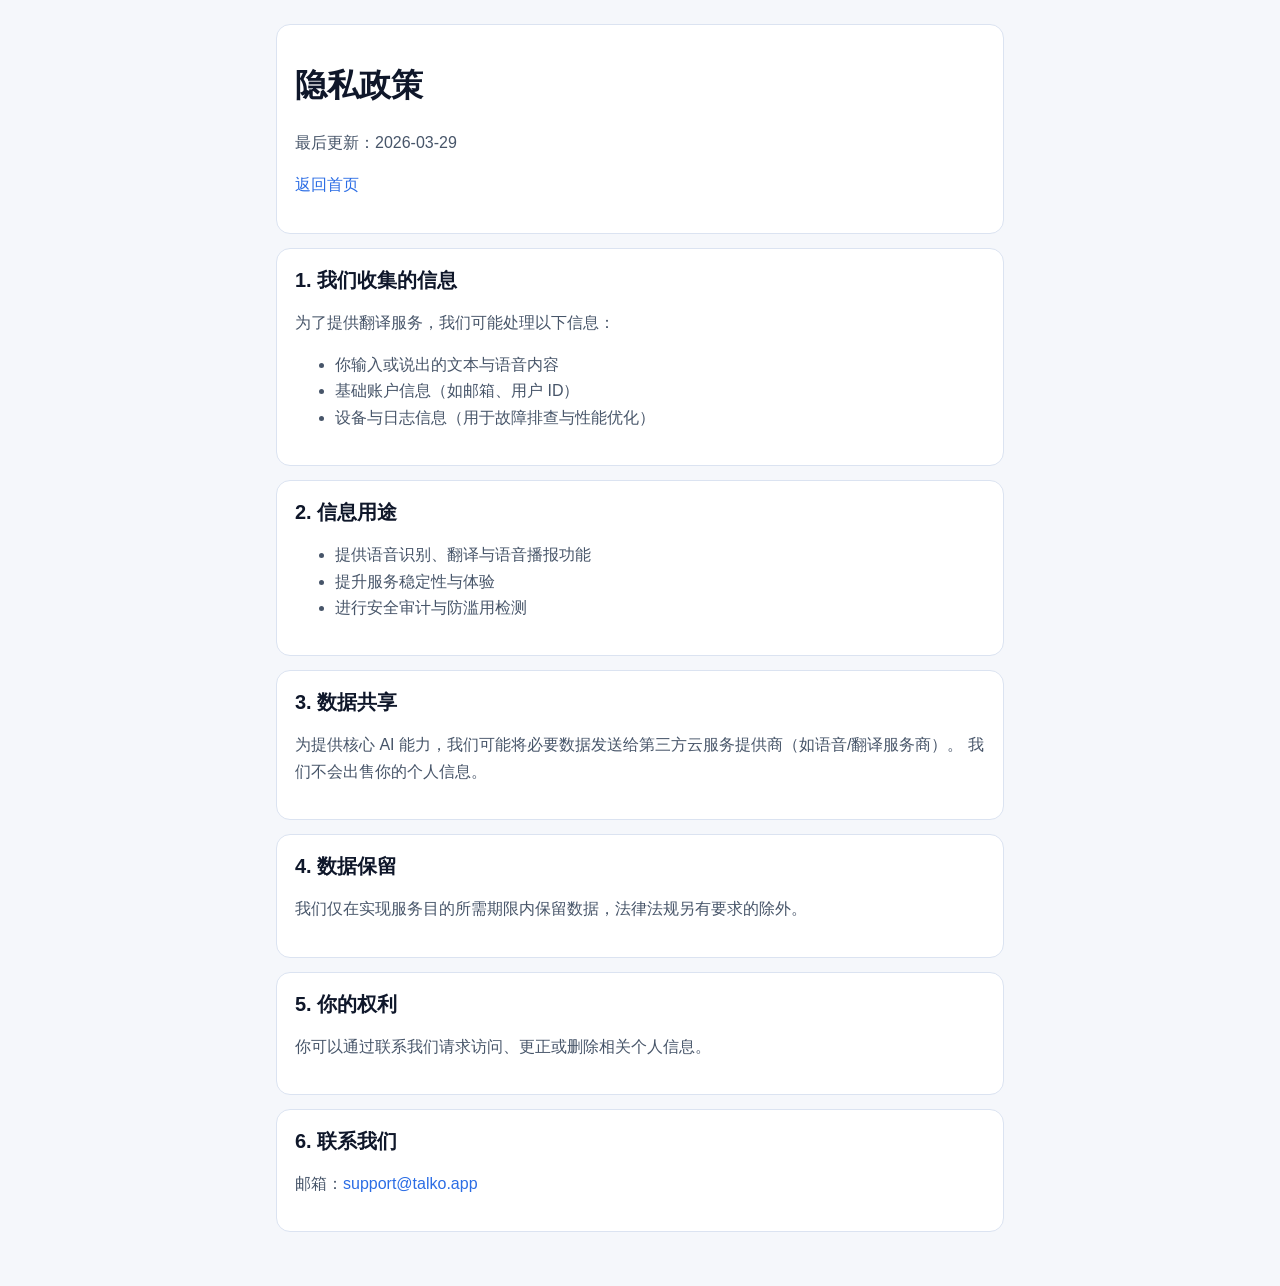
==== privacy.html @ c9cb131e "Initial landing site for OAuth consent links" ====
<!doctype html>
<html lang="zh-CN">
<head>
  <meta charset="UTF-8" />
  <meta name="viewport" content="width=device-width, initial-scale=1" />
  <title>Talko - 隐私政策</title>
  <link rel="stylesheet" href="./styles.css" />
</head>
<body>
  <main class="container narrow">
    <header class="card">
      <h1>隐私政策</h1>
      <p>最后更新：2026-03-29</p>
      <p><a href="./index.html">返回首页</a></p>
    </header>

    <section class="card">
      <h2>1. 我们收集的信息</h2>
      <p>为了提供翻译服务，我们可能处理以下信息：</p>
      <ul>
        <li>你输入或说出的文本与语音内容</li>
        <li>基础账户信息（如邮箱、用户 ID）</li>
        <li>设备与日志信息（用于故障排查与性能优化）</li>
      </ul>
    </section>

    <section class="card">
      <h2>2. 信息用途</h2>
      <ul>
        <li>提供语音识别、翻译与语音播报功能</li>
        <li>提升服务稳定性与体验</li>
        <li>进行安全审计与防滥用检测</li>
      </ul>
    </section>

    <section class="card">
      <h2>3. 数据共享</h2>
      <p>
        为提供核心 AI 能力，我们可能将必要数据发送给第三方云服务提供商（如语音/翻译服务商）。
        我们不会出售你的个人信息。
      </p>
    </section>

    <section class="card">
      <h2>4. 数据保留</h2>
      <p>
        我们仅在实现服务目的所需期限内保留数据，法律法规另有要求的除外。
      </p>
    </section>

    <section class="card">
      <h2>5. 你的权利</h2>
      <p>你可以通过联系我们请求访问、更正或删除相关个人信息。</p>
    </section>

    <section class="card">
      <h2>6. 联系我们</h2>
      <p>邮箱：<a href="mailto:support@talko.app">support@talko.app</a></p>
    </section>
  </main>
</body>
</html>
---- styles.css ----
:root {
  --bg: #f5f7fb;
  --card: #ffffff;
  --text: #0f172a;
  --muted: #475569;
  --border: #dbe3f1;
  --brand: #2b6de5;
}

* { box-sizing: border-box; }

body {
  margin: 0;
  font-family: -apple-system, BlinkMacSystemFont, "Segoe UI", Roboto, "PingFang SC", "Noto Sans CJK SC", sans-serif;
  background: var(--bg);
  color: var(--text);
}

.container {
  max-width: 900px;
  margin: 0 auto;
  padding: 24px 16px 40px;
}

.container.narrow {
  max-width: 760px;
}

.card {
  background: var(--card);
  border: 1px solid var(--border);
  border-radius: 14px;
  padding: 18px;
  margin-bottom: 14px;
}

.hero h1 {
  margin: 0 0 8px;
  font-size: 34px;
}

h2 {
  margin: 0 0 10px;
  font-size: 20px;
}

p, li {
  line-height: 1.65;
  color: var(--muted);
}

a {
  color: var(--brand);
  text-decoration: none;
}

a:hover {
  text-decoration: underline;
}

.links {
  display: flex;
  gap: 14px;
  margin-top: 10px;
}

.footer {
  text-align: center;
  color: #64748b;
  font-size: 13px;
  padding-top: 8px;
}
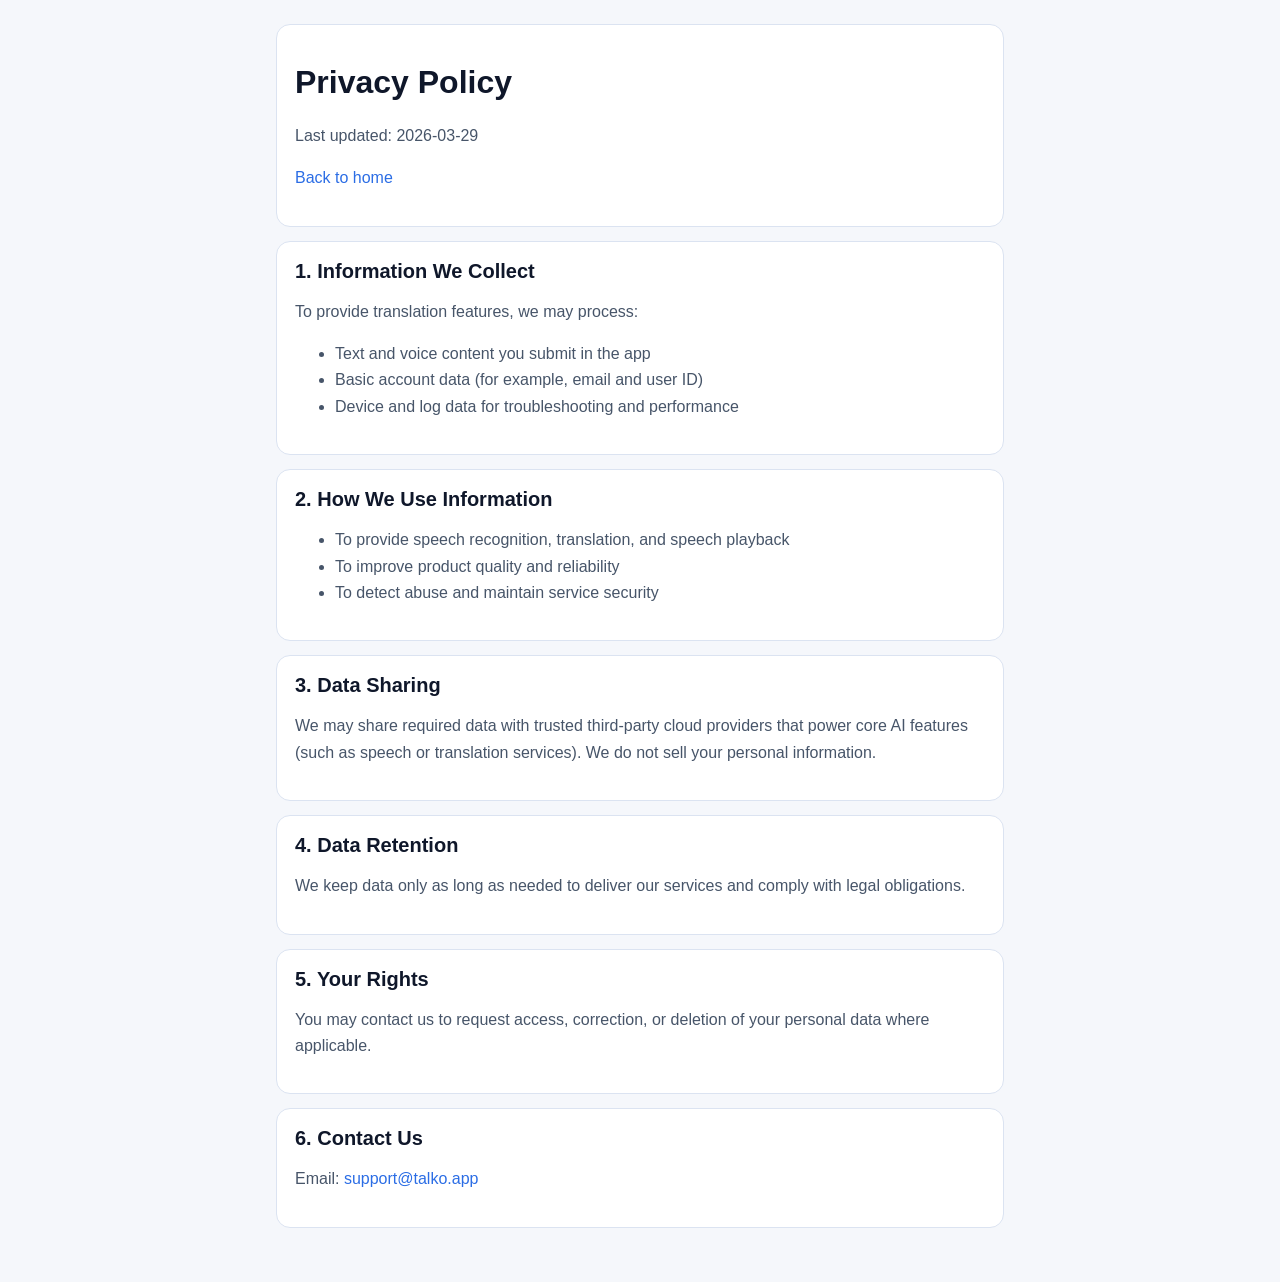
==== commit 14148db2: "Update Talko site pages in English" ====
--- a/privacy.html
+++ b/privacy.html
@@ -1,61 +1,61 @@
 <!doctype html>
-<html lang="zh-CN">
+<html lang="en">
 <head>
   <meta charset="UTF-8" />
   <meta name="viewport" content="width=device-width, initial-scale=1" />
-  <title>Talko - 隐私政策</title>
+  <title>Talko - Privacy Policy</title>
   <link rel="stylesheet" href="./styles.css" />
 </head>
 <body>
   <main class="container narrow">
     <header class="card">
-      <h1>隐私政策</h1>
-      <p>最后更新：2026-03-29</p>
-      <p><a href="./index.html">返回首页</a></p>
+      <h1>Privacy Policy</h1>
+      <p>Last updated: 2026-03-29</p>
+      <p><a href="./index.html">Back to home</a></p>
     </header>
 
     <section class="card">
-      <h2>1. 我们收集的信息</h2>
-      <p>为了提供翻译服务，我们可能处理以下信息：</p>
+      <h2>1. Information We Collect</h2>
+      <p>To provide translation features, we may process:</p>
       <ul>
-        <li>你输入或说出的文本与语音内容</li>
-        <li>基础账户信息（如邮箱、用户 ID）</li>
-        <li>设备与日志信息（用于故障排查与性能优化）</li>
+        <li>Text and voice content you submit in the app</li>
+        <li>Basic account data (for example, email and user ID)</li>
+        <li>Device and log data for troubleshooting and performance</li>
       </ul>
     </section>
 
     <section class="card">
-      <h2>2. 信息用途</h2>
+      <h2>2. How We Use Information</h2>
       <ul>
-        <li>提供语音识别、翻译与语音播报功能</li>
-        <li>提升服务稳定性与体验</li>
-        <li>进行安全审计与防滥用检测</li>
+        <li>To provide speech recognition, translation, and speech playback</li>
+        <li>To improve product quality and reliability</li>
+        <li>To detect abuse and maintain service security</li>
       </ul>
     </section>
 
     <section class="card">
-      <h2>3. 数据共享</h2>
+      <h2>3. Data Sharing</h2>
       <p>
-        为提供核心 AI 能力，我们可能将必要数据发送给第三方云服务提供商（如语音/翻译服务商）。
-        我们不会出售你的个人信息。
+        We may share required data with trusted third-party cloud providers that power core AI features
+        (such as speech or translation services). We do not sell your personal information.
       </p>
     </section>
 
     <section class="card">
-      <h2>4. 数据保留</h2>
+      <h2>4. Data Retention</h2>
       <p>
-        我们仅在实现服务目的所需期限内保留数据，法律法规另有要求的除外。
+        We keep data only as long as needed to deliver our services and comply with legal obligations.
       </p>
     </section>
 
     <section class="card">
-      <h2>5. 你的权利</h2>
-      <p>你可以通过联系我们请求访问、更正或删除相关个人信息。</p>
+      <h2>5. Your Rights</h2>
+      <p>You may contact us to request access, correction, or deletion of your personal data where applicable.</p>
     </section>
 
     <section class="card">
-      <h2>6. 联系我们</h2>
-      <p>邮箱：<a href="mailto:support@talko.app">support@talko.app</a></p>
+      <h2>6. Contact Us</h2>
+      <p>Email: <a href="mailto:support@talko.app">support@talko.app</a></p>
     </section>
   </main>
 </body>
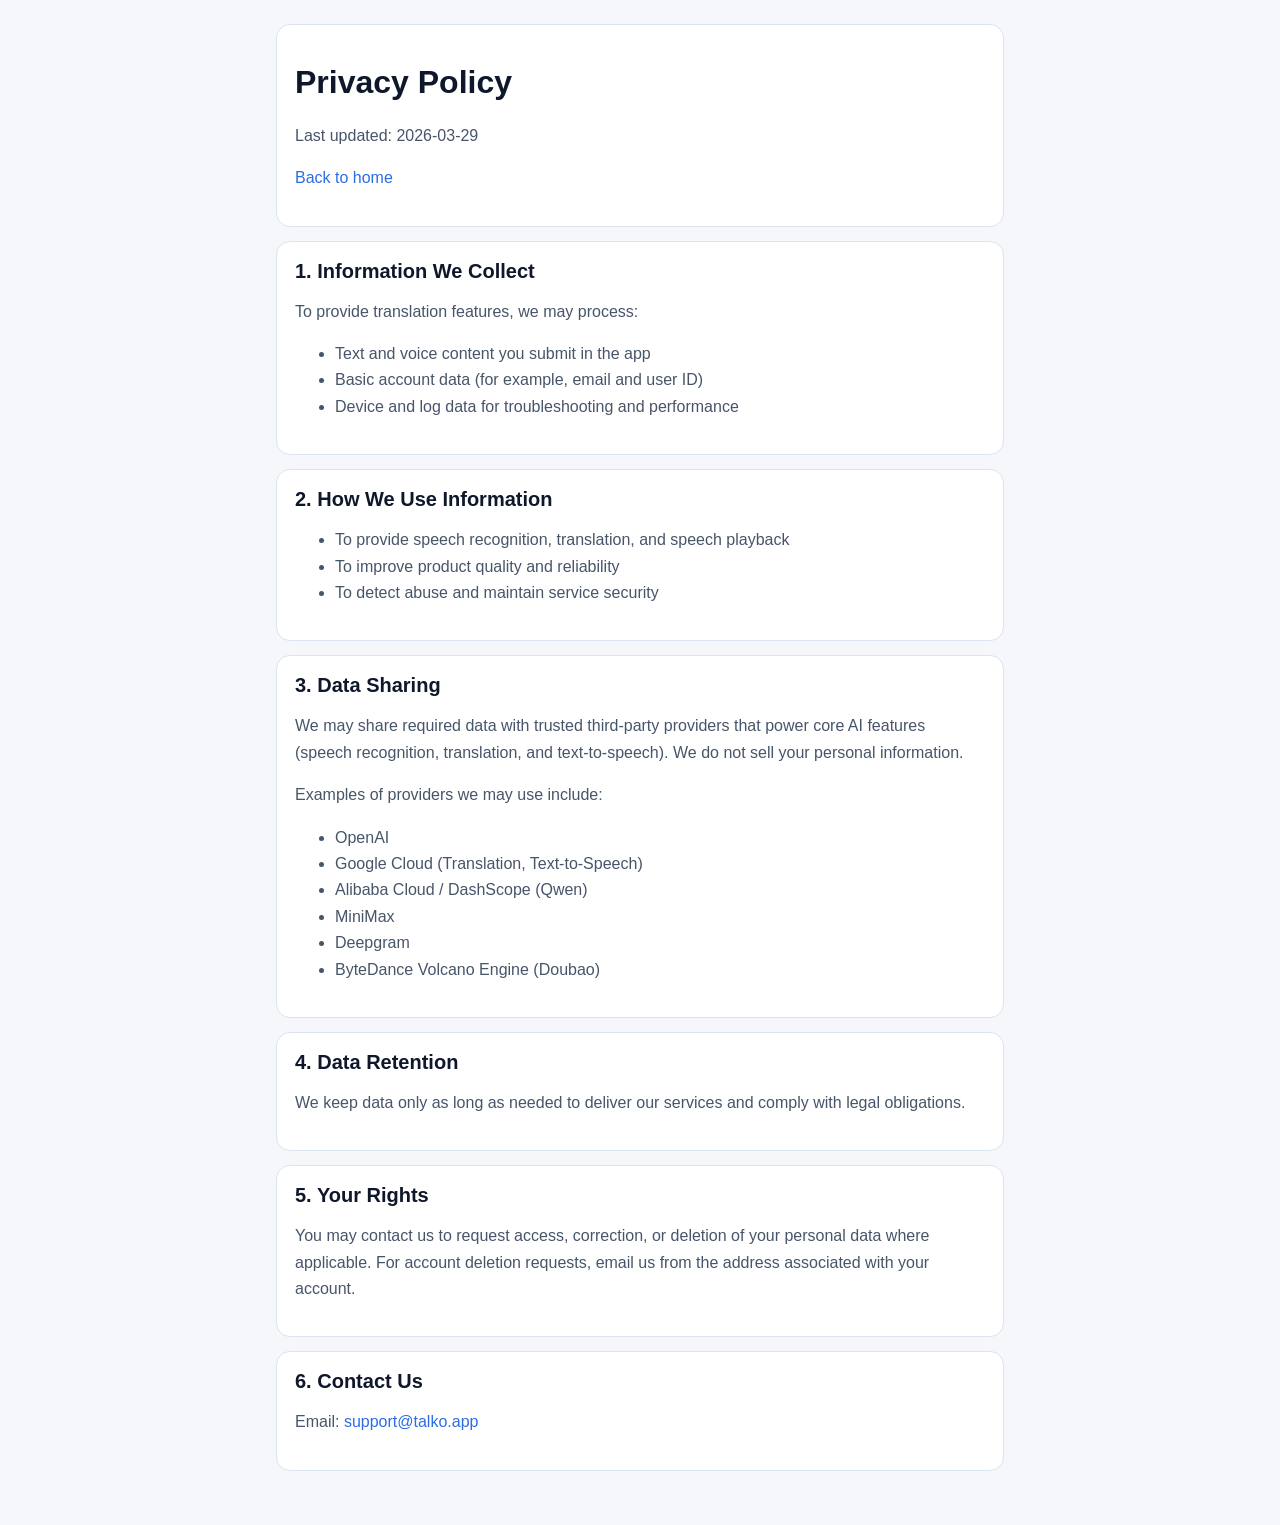
==== commit 0b078f0d: "Publish English site pages for OAuth and app listing" ====
--- a/privacy.html
+++ b/privacy.html
@@ -36,9 +36,18 @@
     <section class="card">
       <h2>3. Data Sharing</h2>
       <p>
-        We may share required data with trusted third-party cloud providers that power core AI features
-        (such as speech or translation services). We do not sell your personal information.
+        We may share required data with trusted third-party providers that power core AI features
+        (speech recognition, translation, and text-to-speech). We do not sell your personal information.
       </p>
+      <p>Examples of providers we may use include:</p>
+      <ul>
+        <li>OpenAI</li>
+        <li>Google Cloud (Translation, Text-to-Speech)</li>
+        <li>Alibaba Cloud / DashScope (Qwen)</li>
+        <li>MiniMax</li>
+        <li>Deepgram</li>
+        <li>ByteDance Volcano Engine (Doubao)</li>
+      </ul>
     </section>
 
     <section class="card">
@@ -50,7 +59,10 @@
 
     <section class="card">
       <h2>5. Your Rights</h2>
-      <p>You may contact us to request access, correction, or deletion of your personal data where applicable.</p>
+      <p>
+        You may contact us to request access, correction, or deletion of your personal data where applicable.
+        For account deletion requests, email us from the address associated with your account.
+      </p>
     </section>
 
     <section class="card">
